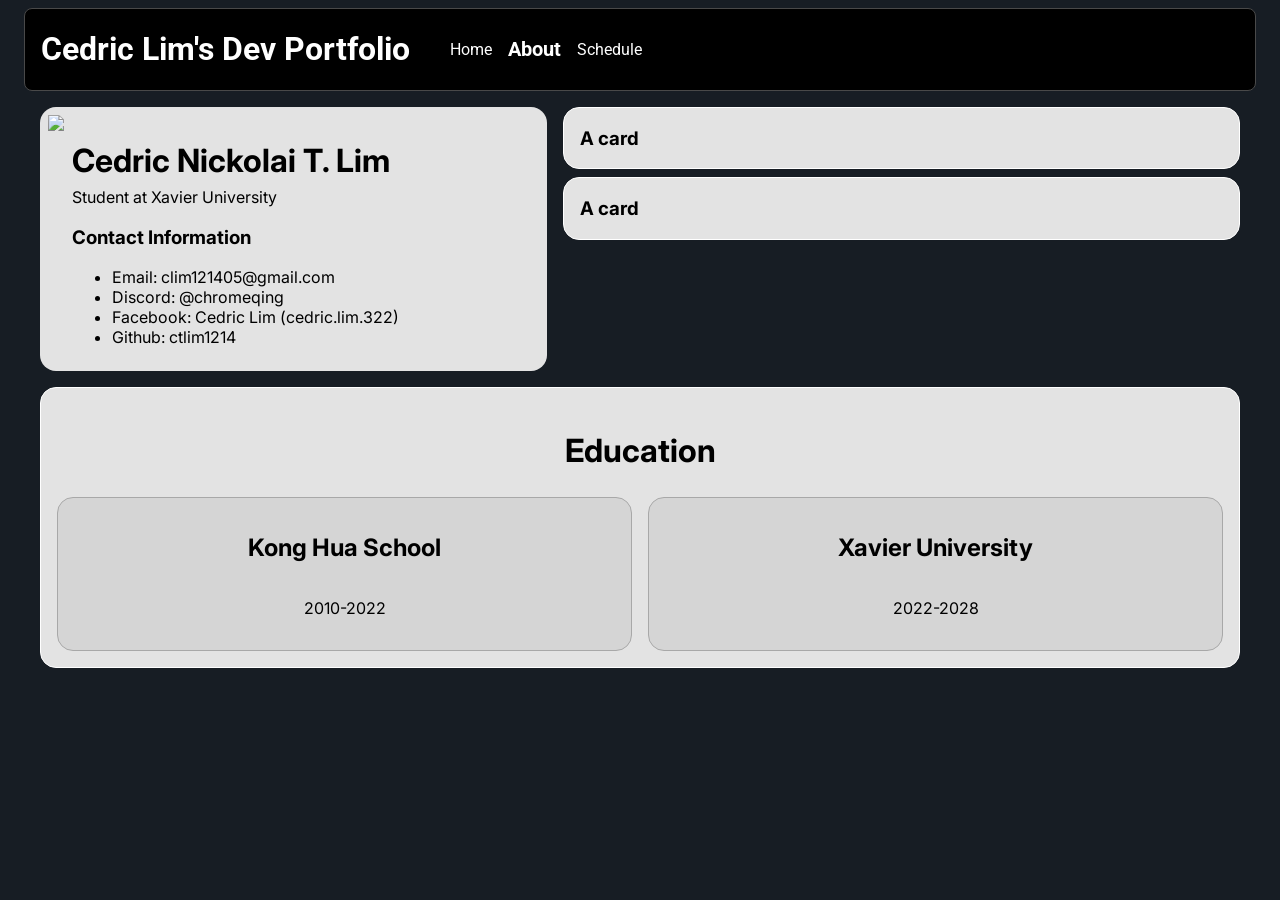
==== pages/about.html @ f328fbb7 "ADD: About Page (inaccessible)" ====
<!DOCTYPE html>
<html lang="en">
<head>
    <meta charset="UTF-8">
    <meta name="viewport"  content="width=device-width, initial-scale=1">
    <title>Cedric's Dev Portfolio</title>
    <link rel="stylesheet" href="../css/stylesheet.css">
    <link rel="preconnect" href="https://fonts.googleapis.com">
    <link rel="preconnect" href="https://fonts.gstatic.com" crossorigin>
    <link href="https://fonts.googleapis.com/css2?family=Inter:ital,opsz,wght@0,14..32,100..900;1,14..32,100..900&family=Oswald:wght@200..700&family=Roboto:ital,wght@0,100..900;1,100..900&display=swap" rel="stylesheet">
</head>
<body>
    <div class="app">
        <div class="headings">
            <h1>Cedric Lim's Dev Portfolio</h1>
            <ul class="nav">
                <li><a href="../index.html" class="nav-link">Home</a></li>
                <li><a href="#" class="nav-link active">About</a></li>
                <li><a href="#" class="nav-link">Schedule</a></li>
            </ul>
        </div>
        <main class="content">
            <section class="about-me">
                <div class="photo-container">
                    <img
                        src="https://osu.ppy.sh/images/layout/avatar-guest@2x.png"
                    />
                    <div class="about-me-text">
                        <h1>Cedric Nickolai T. Lim</h1>
                        <p>Student at Xavier University</p>

                        <h3>Contact Information</h3>
                        <ul>
                            <li>Email: clim121405@gmail.com</li>
                            <li>Discord: @chromeqing</li>
                            <li>Facebook: Cedric Lim (cedric.lim.322)</li>
                            <li>Github: ctlim1214</li>
                        </ul>
                    </div>
                </div>

                <div class="about-wrapper">
                    <div class="self-card">
                        <h3>A card</h3>
                    </div><div class="self-card">
                        <h3>A card</h3>
                    </div>
                </div>
            </section>

            <section class="projects">
                <h1>Education</h1>
                <div class="education-wrapper">
                    <div class="project-card">
                        <h2>Kong Hua School</h2>
                        <p>2010-2022</p>
                    </div>
                    <div class="project-card">
                        <h2>Xavier University</h2>
                        <p>2022-2028</p>
                    </div>
                </div>
            </section>
        </main>
    </div>
</body>
</html>
---- css/stylesheet.css ----
* {
    box-sizing: border-box;
}

body {
    display: flex;
    flex-direction: column;
    background-color: #171d24;
    color: white;
    font-family: 'Roboto';
    align-items: center;
    overflow-x: hidden;
}

h1 {
    font-size: clamp(1.2rem, 4vw, 2rem);
}

.app {
    display: flex;
    flex-direction: column;
    max-width: 1700px;
    width: 100%;
    padding: 0 1rem;
}

.nav {
    display: flex;
    flex-direction: row;
    list-style: none;
    gap: 1rem;
    align-items: center;
}

.nav-link {
    text-decoration: none;
    color: white;
}

.nav-link.active {
    color: white;
    font-size: 20px;
    font-weight: bold;
}

.headings {
    display: flex;
    flex-direction: row;
    background-color: black;
    border: 1px solid #494949;
    border-radius: 8px;
    padding-left: 1rem;
    width: 100%;
    ;
}

.content {
    display: flex;
    flex-direction: column;
    font-family: 'Inter', sans-serif;
    padding: 1rem;
    flex: 1;
    gap: 1rem;
}

.profile-wrapper {
    display: grid;
    grid-template-columns: 2fr 1fr;
    gap: 1rem;
}

.content-wrapper {
    display: grid;
    grid-template-columns: 1fr 2fr 1fr;
    gap: 1rem;
}

.profile {
    display: flex;
    flex-direction: column;
    background-color: #e3e3e3;
    border: 1px solid white;
    border-radius: 1rem;
    padding: 1rem;
    color: black;
}

.profile.centered {
    align-items: center;
    text-align: center;
}

.profile p {
    margin-top: 0;
}

.projects {
    display: flex;
    flex-direction: column;
    background-color: #e3e3e3;
    color: black;
    border: 1px solid white;
    border-radius: 1rem;
    padding: 1rem;
    flex: 1;
    text-align: center;
}

.project-wrapper {
    display: grid;
    grid-template-columns: 1fr 1fr 1fr;
    gap: 1rem;
}

.education-wrapper {
    display: grid;
    grid-template-columns: 1fr 1fr;
    gap: 1rem;
}

.about-me {
    display: grid;
    grid-template-columns: 1.5fr 2fr;
    gap: 1rem;
}

.photo-container {
    display: flex;
    flex-direction: row;
    padding: 0.5rem;
    background-color: #e3e3e3;
    border-radius: 1rem;
    gap: 0.5rem;
    color: black;
}

.about-me-text {
    gap: 1rem;
}

.about-me-text p {
    margin-top: -20px;
}

.about-wrapper {
    display: flex;
    flex-direction: column;
    gap: 0.5rem;
}

.self-card {
    display: flex;
    flex-direction: column;
    font-family: 'Inter', sans-serif;
    background-color: #e3e3e3;
    border: 1px solid white;
    color: black;
    border-radius: 1rem;
    padding-left: 1rem;
    justify-content: center;
}

.button-rounded {
    padding: 0.5rem;
    background: white;
    border: 1px solid black;
    border-radius: 1rem;
    text-decoration: none;
    color: black;
    transition: 0.3s ease background-color, 0.3s ease color;
}

.button-rounded:hover {
    background-color: black;
    color: white;
    transition: 0.3s ease background-color, 0.3s ease color;
}

.skill-issue {
    width: 100%;
    height: auto;
}

.project-card {
    display: flex;
    flex-direction: column;
    padding: 1rem;
    background-color: #d5d5d5;
    border-radius: 1rem;
    border: 1px solid #a8a8a8;
}

.page-footer {
    display: flex;
    flex-direction: column;
    padding: 1rem;
    background-color: #dadada;
    border-radius: 1rem;
    color: black;
}

.project-img {
    width: 100%;
    height: auto;
    object-fit: cover;
}

@media (max-width: 900px){

    .content-wrapper {
        grid-template-columns: 1fr;
    }

    .project-wrapper {
        grid-template-columns: 1fr 1fr;
    }

}

@media (max-width: 768px){
    .headings {
        flex-direction: column;
        align-items: flex-start;
        gap: 0.5rem;
    }

    .nav {
        flex-wrap: wrap;
        padding-left: 0;
    }

    .project-wrapper {
        grid-template-columns: 1fr;
    }

    .profile-wrapper {
        grid-template-columns: 1fr;
    }

    .content-wrapper {
        grid-template-columns: 1fr;
    }
}
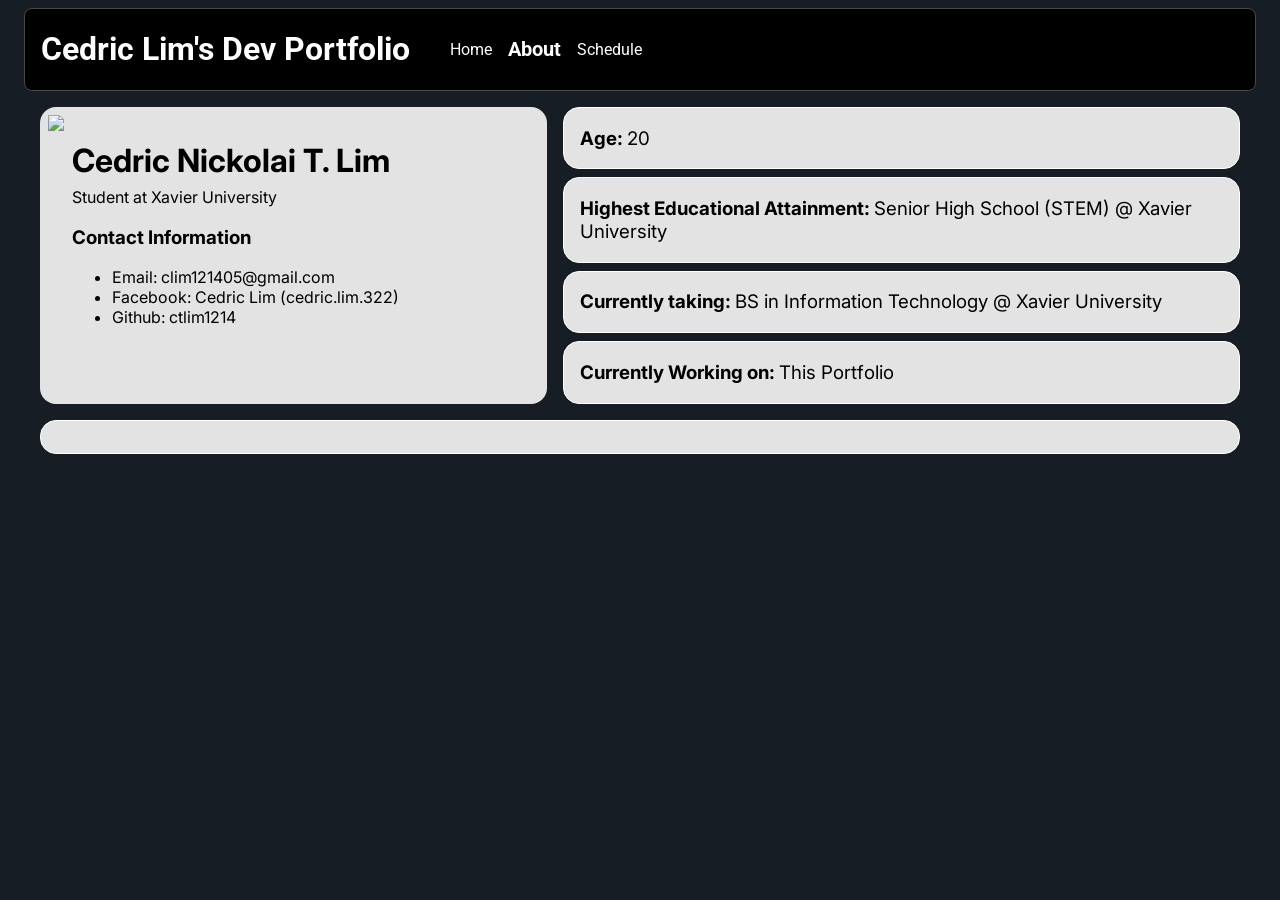
==== commit 8169ff68: "REMOVE: all references to FIL 75" ====
--- a/pages/about.html
+++ b/pages/about.html
@@ -16,7 +16,7 @@
             <ul class="nav">
                 <li><a href="../index.html" class="nav-link">Home</a></li>
                 <li><a href="#" class="nav-link active">About</a></li>
-                <li><a href="#" class="nav-link">Schedule</a></li>
+                <li><a href="schedule.html" class="nav-link">Schedule</a></li>
             </ul>
         </div>
         <main class="content">
@@ -32,7 +32,6 @@
                         <h3>Contact Information</h3>
                         <ul>
                             <li>Email: clim121405@gmail.com</li>
-                            <li>Discord: @chromeqing</li>
                             <li>Facebook: Cedric Lim (cedric.lim.322)</li>
                             <li>Github: ctlim1214</li>
                         </ul>
@@ -41,26 +40,23 @@
 
                 <div class="about-wrapper">
                     <div class="self-card">
-                        <h3>A card</h3>
-                    </div><div class="self-card">
-                        <h3>A card</h3>
+                        <h3 class="bold">Age: <span>20</span></h3>
+                    </div>
+                    <div class="self-card">
+                        <h3 class="bold">Highest Educational Attainment: <span>Senior High School (STEM) @ Xavier University</span></h3>
+                    </div>
+                    <div class="self-card">
+                        <h3 class="bold">Currently taking: <span>BS in Information Technology @ Xavier University</span></h3>
+                    </div>
+                    <div class="self-card">
+                        <h3 class="bold">Currently Working on: <span>This Portfolio</span></h3>
                     </div>
                 </div>
             </section>
+            <section class="projects">
 
-            <section class="projects">
-                <h1>Education</h1>
-                <div class="education-wrapper">
-                    <div class="project-card">
-                        <h2>Kong Hua School</h2>
-                        <p>2010-2022</p>
-                    </div>
-                    <div class="project-card">
-                        <h2>Xavier University</h2>
-                        <p>2022-2028</p>
-                    </div>
-                </div>
             </section>
+
         </main>
     </div>
 </body>
--- a/css/stylesheet.css
+++ b/css/stylesheet.css
@@ -63,6 +63,10 @@
     gap: 1rem;
 }
 
+.content.centered {
+    align-items: center;
+}
+
 .profile-wrapper {
     display: grid;
     grid-template-columns: 2fr 1fr;
@@ -134,6 +138,14 @@
     color: black;
 }
 
+.self-card h3 {
+    font-weight: bold;
+}
+
+.self-card h3 span {
+    font-weight: normal;
+}
+
 .about-me-text {
     gap: 1rem;
 }
@@ -158,6 +170,31 @@
     border-radius: 1rem;
     padding-left: 1rem;
     justify-content: center;
+}
+
+.schedule {
+    border: white 1px solid;
+    text-align: center;
+    border-collapse: collapse;
+}
+
+.schedule td {
+    padding: 0.6rem;
+}
+
+.major {
+    background-color: aliceblue;
+    color: black;
+}
+
+.minor {
+    background-color: springgreen;
+    color: black;
+}
+
+.online {
+    background-color: yellow;
+    color: black;
 }
 
 .button-rounded {
@@ -174,6 +211,33 @@
     background-color: black;
     color: white;
     transition: 0.3s ease background-color, 0.3s ease color;
+}
+
+.chips {
+    display: flex;
+    flex-direction: row;
+    justify-content: center;
+    gap: 1rem;
+}
+
+.chip {
+    border: 2px solid #c900ff;
+    border-radius: 20px;
+    padding: 0.5rem;
+    color: black;
+}
+
+.chip p {
+    margin: 0;
+}
+
+.big-chip {
+    background-color: #dadada;
+    color: black;
+    padding: 0.5rem 4rem;
+    text-align: center;
+    max-width: 1200px;
+    border-radius: 0.2rem;
 }
 
 .skill-issue {
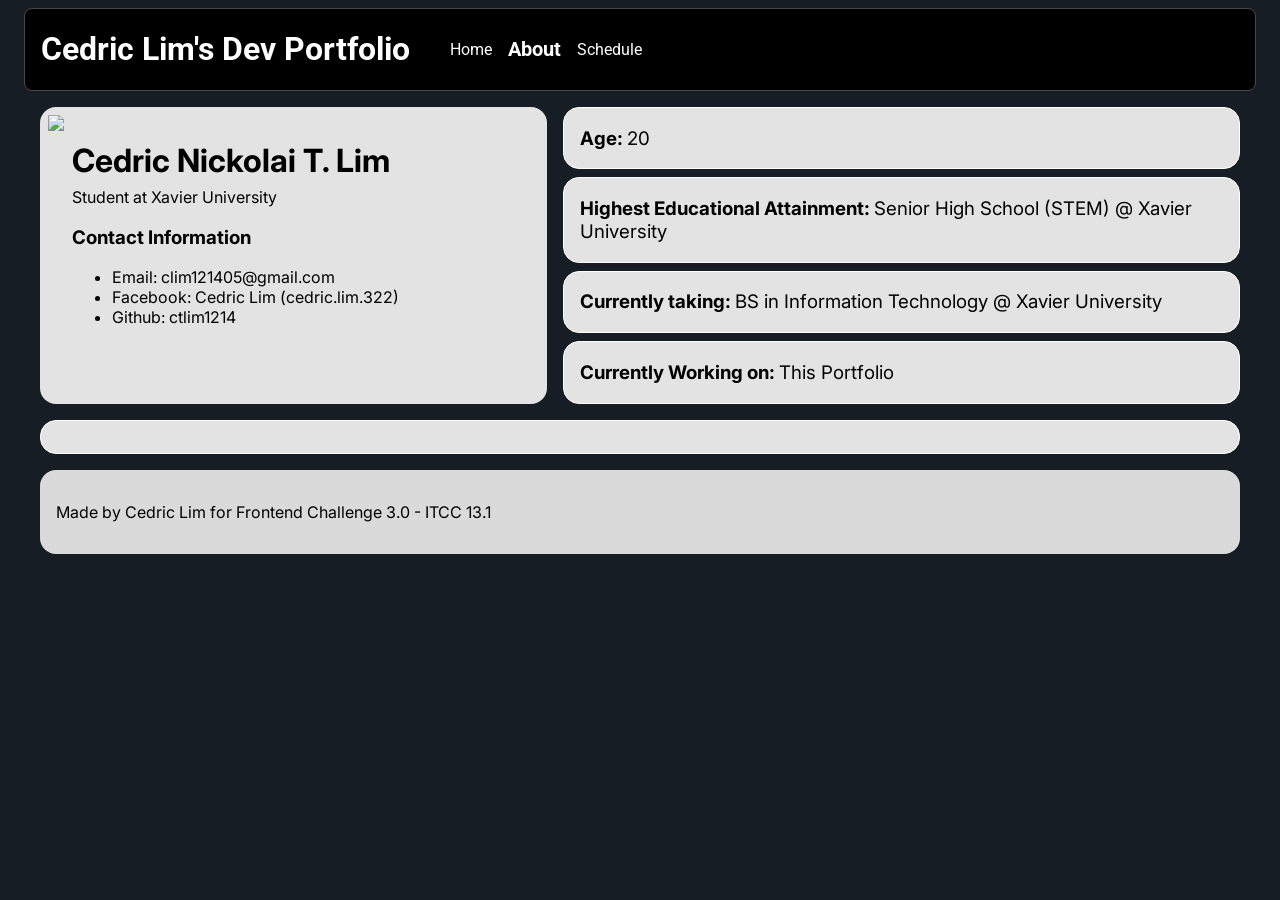
==== commit c0ef3713: "FEAT: About me and Schedule now accessible" ====
--- a/pages/about.html
+++ b/pages/about.html
@@ -56,8 +56,11 @@
             <section class="projects">
 
             </section>
-
+            <footer class="page-footer">
+                <p>Made by Cedric Lim for Frontend Challenge 3.0 - ITCC 13.1</p>
+            </footer>
         </main>
     </div>
+
 </body>
 </html>
--- a/css/stylesheet.css
+++ b/css/stylesheet.css
@@ -209,6 +209,7 @@
 
 .button-rounded:hover {
     background-color: black;
+    cursor: pointer;
     color: white;
     transition: 0.3s ease background-color, 0.3s ease color;
 }
@@ -227,6 +228,16 @@
     color: black;
 }
 
+.chip-container {
+    display: grid;
+    grid-template-columns: 1fr 1fr 1fr;
+    gap: 1rem;
+}
+
+.hidden {
+    display: none;
+}
+
 .chip p {
     margin: 0;
 }
@@ -237,7 +248,7 @@
     padding: 0.5rem 4rem;
     text-align: center;
     max-width: 1200px;
-    border-radius: 0.2rem;
+    border-radius: 1rem;
 }
 
 .skill-issue {
@@ -277,6 +288,10 @@
 
     .project-wrapper {
         grid-template-columns: 1fr 1fr;
+    }
+
+    .chip-container {
+        grid-template-columns: 1fr;
     }
 
 }
@@ -304,4 +319,12 @@
     .content-wrapper {
         grid-template-columns: 1fr;
     }
-}
+
+    .chip-container {
+        grid-template-columns: 1fr;
+    }
+
+    .monday, .tuesday, .wednesday, .thursday, .friday, .saturday, td, th {
+        display: none;
+    }
+}
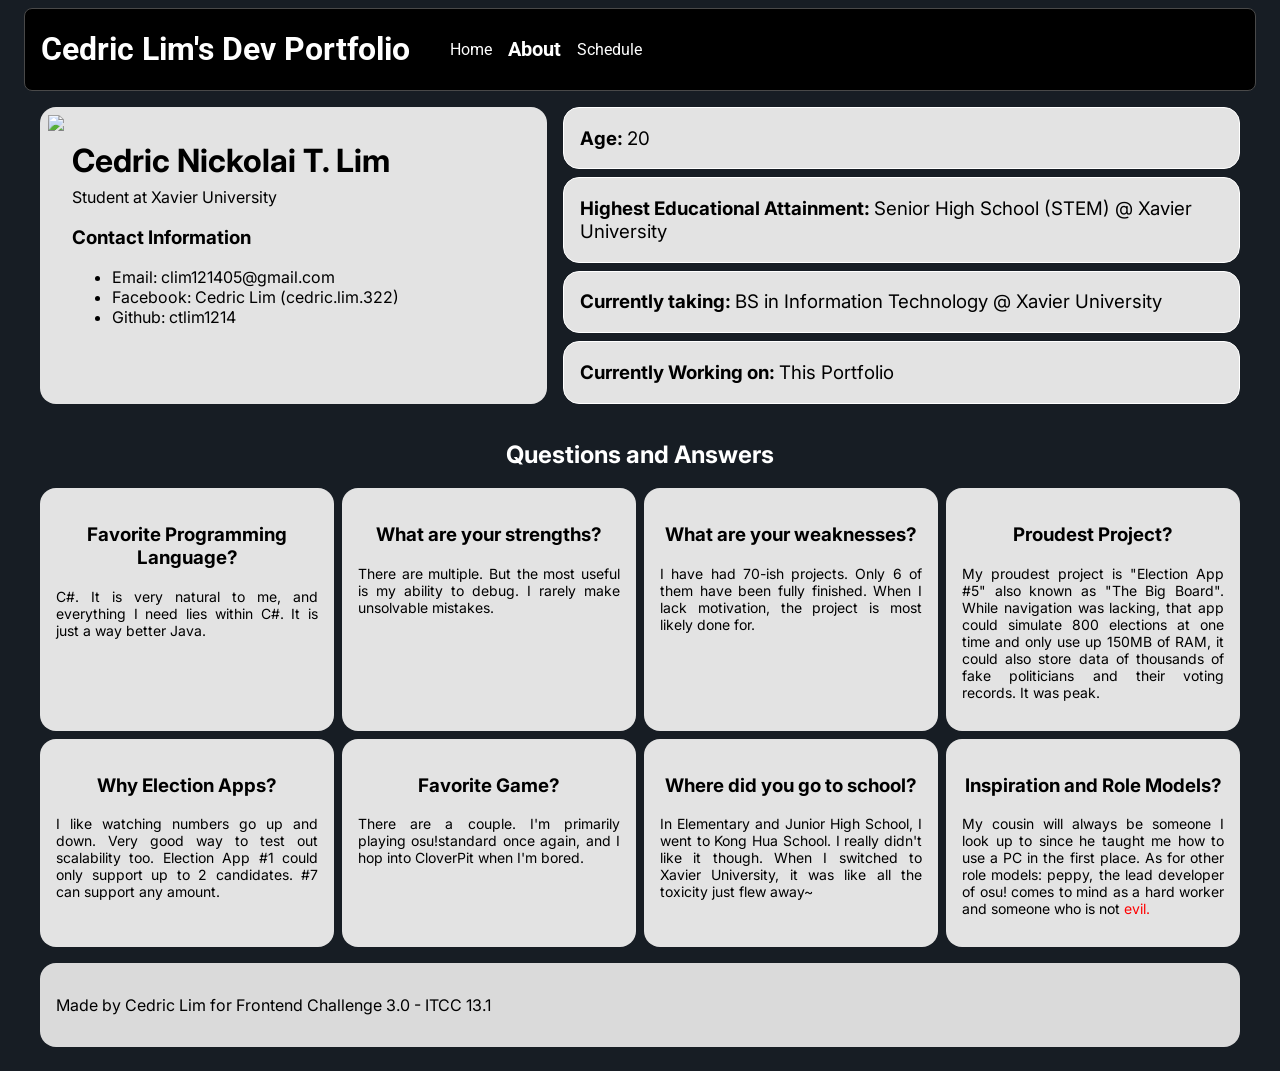
==== commit d719e33d: "FEAT: QNA Section to About Page." ====
--- a/pages/about.html
+++ b/pages/about.html
@@ -53,8 +53,42 @@
                     </div>
                 </div>
             </section>
-            <section class="projects">
-
+            <section class="qna-container">
+                <h2>Questions and Answers</h2>
+                <section class="qna-grid">
+                    <article class="qna">
+                        <h3>Favorite Programming Language?</h3>
+                        <p>C#. It is very natural to me, and everything I need lies within C#. It is just a way better Java.</p>
+                    </article>
+                    <article class="qna">
+                        <h3>What are your strengths?</h3>
+                        <p>There are multiple. But the most useful is my ability to debug. I rarely make unsolvable mistakes.</p>
+                    </article>
+                    <article class="qna">
+                        <h3>What are your weaknesses?</h3>
+                        <p>I have had 70-ish projects. Only 6 of them have been fully finished. When I lack motivation, the project is most likely done for.</p>
+                    </article>
+                    <article class="qna">
+                        <h3>Proudest Project?</h3>
+                        <p>My proudest project is "Election App #5" also known as "The Big Board". While navigation was lacking, that app could simulate 800 elections at one time and only use up 150MB of RAM, it could also store data of thousands of fake politicians and their voting records. It was peak.</p>
+                    </article>
+                    <article class="qna">
+                        <h3>Why Election Apps?</h3>
+                        <p>I like watching numbers go up and down. Very good way to test out scalability too. Election App #1 could only support up to 2 candidates. #7 can support any amount.</p>
+                    </article>
+                    <article class="qna">
+                        <h3>Favorite Game?</h3>
+                        <p>There are a couple. I'm primarily playing osu!standard once again, and I hop into CloverPit when I'm bored.</p>
+                    </article>
+                    <article class="qna">
+                        <h3>Where did you go to school?</h3>
+                        <p>In Elementary and Junior High School, I went to Kong Hua School. I really didn't like it though. When I switched to Xavier University, it was like all the toxicity just flew away~</p>
+                    </article>
+                    <article class="qna">
+                        <h3>Inspiration and Role Models?</h3>
+                        <p>My cousin will always be someone I look up to since he taught me how to use a PC in the first place. As for other role models: peppy, the lead developer of osu! comes to mind as a hard worker and someone who is not <span style="color: red">evil.</span></p>
+                    </article>
+                </section>
             </section>
             <footer class="page-footer">
                 <p>Made by Cedric Lim for Frontend Challenge 3.0 - ITCC 13.1</p>
--- a/css/stylesheet.css
+++ b/css/stylesheet.css
@@ -245,7 +245,7 @@
 .big-chip {
     background-color: #dadada;
     color: black;
-    padding: 0.5rem 4rem;
+    padding: 1rem 4rem;
     text-align: center;
     max-width: 1200px;
     border-radius: 1rem;
@@ -280,6 +280,30 @@
     object-fit: cover;
 }
 
+.qna-container {
+    display: flex;
+    flex-direction: column;
+    text-align: center;
+}
+
+.qna-grid {
+    display: grid;
+    grid-template-columns: 1fr 1fr 1fr 1fr;
+    gap: 0.5rem;
+}
+
+.qna {
+    background-color: #e3e3e3;
+    color: black;
+    border-radius: 1rem;
+    padding: 1rem;
+}
+
+.qna p {
+    font-size: 14px;
+    text-align: justify;
+}
+
 @media (max-width: 900px){
 
     .content-wrapper {
@@ -294,6 +318,18 @@
         grid-template-columns: 1fr;
     }
 
+    .about-me {
+        grid-template-columns: 1fr;
+    }
+
+    .about-wrapper {
+        display: grid;
+        grid-template-columns: 1fr 1fr;
+    }
+
+    .qna-grid {
+        grid-template-columns: 1fr 1fr;
+    }
 }
 
 @media (max-width: 768px){
@@ -327,4 +363,22 @@
     .monday, .tuesday, .wednesday, .thursday, .friday, .saturday, td, th {
         display: none;
     }
-}
+
+    .about-me {
+        grid-template-columns: 1fr;
+    }
+
+    .photo-container {
+        display: flex;
+        flex-direction: column;
+    }
+
+    .about-wrapper {
+        display: grid;
+        grid-template-columns: 1fr;
+    }
+
+    .qna-grid {
+        grid-template-columns: 1fr;
+    }
+}
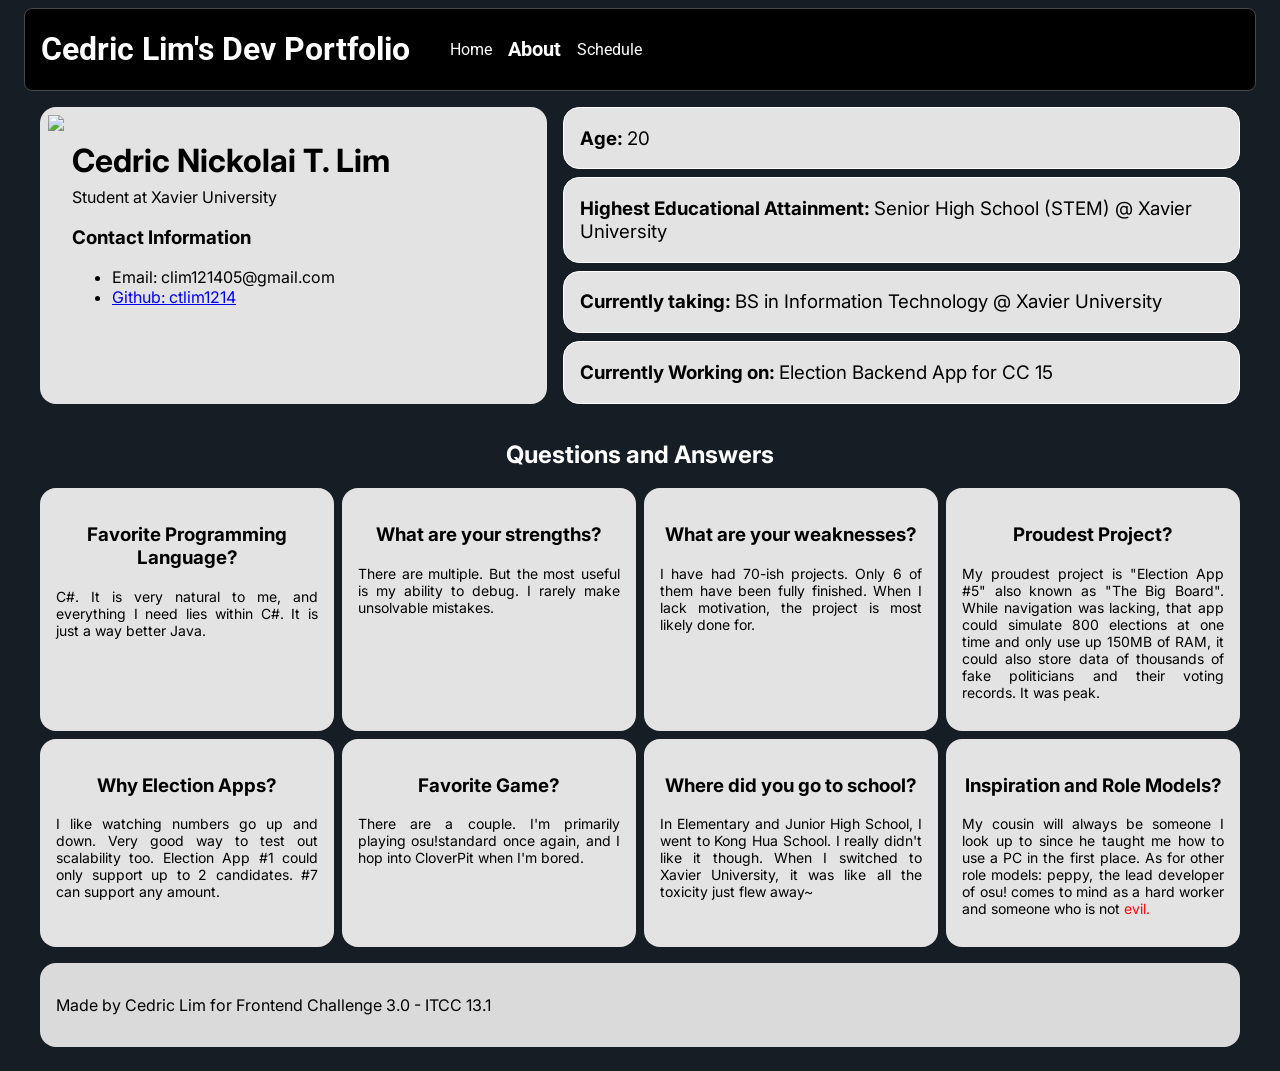
==== commit 39ebf1bc: "UPDATE: CSS is now more readable." ====
--- a/pages/about.html
+++ b/pages/about.html
@@ -32,8 +32,7 @@
                         <h3>Contact Information</h3>
                         <ul>
                             <li>Email: clim121405@gmail.com</li>
-                            <li>Facebook: Cedric Lim (cedric.lim.322)</li>
-                            <li>Github: ctlim1214</li>
+                            <li><a href="https://github.com/lim-ctlim1214/ctLim1214">Github: ctlim1214</a></li>
                         </ul>
                     </div>
                 </div>
@@ -49,7 +48,7 @@
                         <h3 class="bold">Currently taking: <span>BS in Information Technology @ Xavier University</span></h3>
                     </div>
                     <div class="self-card">
-                        <h3 class="bold">Currently Working on: <span>This Portfolio</span></h3>
+                        <h3 class="bold">Currently Working on: <span>Election Backend App for CC 15</span></h3>
                     </div>
                 </div>
             </section>
--- a/css/stylesheet.css
+++ b/css/stylesheet.css
@@ -1,16 +1,18 @@
-* {
+*, *::before, *::after {
     box-sizing: border-box;
 }
 
 body {
     display: flex;
     flex-direction: column;
+    align-items: center;
+    overflow-x: hidden;
     background-color: #171d24;
     color: white;
-    font-family: 'Roboto';
-    align-items: center;
-    overflow-x: hidden;
-}
+    font-family: 'Roboto', sans-serif;
+}
+
+
 
 h1 {
     font-size: clamp(1.2rem, 4vw, 2rem);
@@ -24,21 +26,86 @@
     padding: 0 1rem;
 }
 
+.content {
+    display: flex;
+    flex-direction: column;
+    flex: 1;
+    gap: 1rem;
+    padding: 1rem;
+    font-family: 'Inter', sans-serif;
+}
+
+.content.centered {
+    align-items: center;
+}
+
+.profile-wrapper {
+    display: grid;
+    grid-template-columns: 2fr 1fr;
+    gap: 1rem;
+}
+
+.content-wrapper {
+    display: grid;
+    grid-template-columns: 1fr 2fr 1fr;
+    gap: 1rem;
+}
+
+.project-wrapper {
+    display: grid;
+    grid-template-columns: repeat(3, 1fr);
+    gap: 1rem;
+}
+
+.education-wrapper {
+    display: grid;
+    grid-template-columns: 1fr 1fr;
+    gap: 1rem;
+}
+
+.about-me {
+    display: grid;
+    grid-template-columns: 1.5fr 2fr;
+    gap: 1rem;
+}
+
+.about-wrapper {
+    display: flex;
+    flex-direction: column;
+    gap: 0.5rem;
+}
+
+.chip-container {
+    display: grid;
+    grid-template-columns: repeat(3, 1fr);
+    gap: 1rem;
+}
+
+.qna-grid {
+    display: grid;
+    grid-template-columns: repeat(4, 1fr);
+    gap: 0.5rem;
+}
+
 .nav {
     display: flex;
     flex-direction: row;
+    align-items: center;
+    gap: 1rem;
     list-style: none;
-    gap: 1rem;
-    align-items: center;
 }
 
 .nav-link {
+    color: white;
     text-decoration: none;
+}
+
+.heading-button {
     color: white;
+    align-self: center;
 }
 
 .nav-link.active {
-    color: white;
     font-size: 20px;
     font-weight: bold;
 }
@@ -46,46 +113,20 @@
 .headings {
     display: flex;
     flex-direction: row;
-    background-color: black;
+    width: 100%;
+    padding-left: 1rem;
     border: 1px solid #494949;
     border-radius: 8px;
-    padding-left: 1rem;
-    width: 100%;
-    ;
-}
-
-.content {
-    display: flex;
-    flex-direction: column;
-    font-family: 'Inter', sans-serif;
-    padding: 1rem;
-    flex: 1;
-    gap: 1rem;
-}
-
-.content.centered {
-    align-items: center;
-}
-
-.profile-wrapper {
-    display: grid;
-    grid-template-columns: 2fr 1fr;
-    gap: 1rem;
-}
-
-.content-wrapper {
-    display: grid;
-    grid-template-columns: 1fr 2fr 1fr;
-    gap: 1rem;
+    background-color: black;
 }
 
 .profile {
     display: flex;
     flex-direction: column;
-    background-color: #e3e3e3;
+    padding: 1rem;
     border: 1px solid white;
     border-radius: 1rem;
-    padding: 1rem;
+    background-color: #e3e3e3;
     color: black;
 }
 
@@ -101,49 +142,83 @@
 .projects {
     display: flex;
     flex-direction: column;
-    background-color: #e3e3e3;
-    color: black;
+    flex: 1;
+    padding: 1rem;
     border: 1px solid white;
     border-radius: 1rem;
-    padding: 1rem;
-    flex: 1;
-    text-align: center;
-}
-
-.project-wrapper {
-    display: grid;
-    grid-template-columns: 1fr 1fr 1fr;
-    gap: 1rem;
-}
-
-.education-wrapper {
-    display: grid;
-    grid-template-columns: 1fr 1fr;
-    gap: 1rem;
-}
-
-.about-me {
-    display: grid;
-    grid-template-columns: 1.5fr 2fr;
-    gap: 1rem;
+    background-color: #e3e3e3;
+    color: black;
+    text-align: center;
+}
+
+.project-card {
+    display: flex;
+    flex-direction: column;
+    padding: 1rem;
+    border: 1px solid #a8a8a8;
+    border-radius: 1rem;
+    background-color: #d5d5d5;
 }
 
 .photo-container {
     display: flex;
     flex-direction: row;
+    gap: 0.5rem;
     padding: 0.5rem;
-    background-color: #e3e3e3;
-    border-radius: 1rem;
-    gap: 0.5rem;
-    color: black;
-}
-
-.self-card h3 {
-    font-weight: bold;
-}
-
-.self-card h3 span {
-    font-weight: normal;
+    border-radius: 1rem;
+    background-color: #e3e3e3;
+    color: black;
+}
+
+.self-card {
+    display: flex;
+    flex-direction: column;
+    justify-content: center;
+    padding-left: 1rem;
+    border: 1px solid white;
+    border-radius: 1rem;
+    background-color: #e3e3e3;
+    color: black;
+    font-family: 'Inter', sans-serif;
+}
+
+.self-card h3 { font-weight: bold; }
+.self-card h3 span { font-weight: normal; }
+
+.qna-container {
+    display: flex;
+    flex-direction: column;
+    text-align: center;
+}
+
+.qna {
+    padding: 1rem;
+    border-radius: 1rem;
+    background-color: #e3e3e3;
+    color: black;
+}
+
+.qna p {
+    font-size: 14px;
+    text-align: justify;
+}
+
+.page-footer {
+    display: flex;
+    flex-direction: column;
+    padding: 1rem;
+    border-radius: 1rem;
+    background-color: #dadada;
+    color: black;
+}
+
+.big-chip {
+    max-width: 1200px;
+    padding: 1rem 4rem;
+    border-radius: 1rem;
+    background-color: #dadada;
+    color: black;
+    text-align: center;
 }
 
 .about-me-text {
@@ -154,124 +229,60 @@
     margin-top: -20px;
 }
 
-.about-wrapper {
-    display: flex;
-    flex-direction: column;
-    gap: 0.5rem;
-}
-
-.self-card {
-    display: flex;
-    flex-direction: column;
-    font-family: 'Inter', sans-serif;
-    background-color: #e3e3e3;
+
+.chips {
+    display: flex;
+    flex-direction: row;
+    justify-content: center;
+    gap: 1rem;
+}
+
+.chip {
+    padding: 0.5rem;
+    border: 2px solid #c900ff;
+    border-radius: 20px;
+    color: black;
+}
+
+.chip p {
+    margin: 0;
+}
+
+.button-rounded {
+    padding: 0.5rem;
+    border: 1px solid black;
+    border-radius: 1rem;
+    background: white;
+    color: black;
+    text-decoration: none;
+    transition: background-color 0.3s ease, color 0.3s ease;
+}
+
+.button-rounded:hover {
+    background-color: black;
+    color: white;
+    cursor: pointer;
+}
+
+
+.schedule {
     border: 1px solid white;
-    color: black;
-    border-radius: 1rem;
-    padding-left: 1rem;
-    justify-content: center;
-}
-
-.schedule {
-    border: white 1px solid;
-    text-align: center;
     border-collapse: collapse;
+    text-align: center;
 }
 
 .schedule td {
     padding: 0.6rem;
 }
 
-.major {
-    background-color: aliceblue;
-    color: black;
-}
-
-.minor {
-    background-color: springgreen;
-    color: black;
-}
-
-.online {
-    background-color: yellow;
-    color: black;
-}
-
-.button-rounded {
-    padding: 0.5rem;
-    background: white;
-    border: 1px solid black;
-    border-radius: 1rem;
-    text-decoration: none;
-    color: black;
-    transition: 0.3s ease background-color, 0.3s ease color;
-}
-
-.button-rounded:hover {
-    background-color: black;
-    cursor: pointer;
-    color: white;
-    transition: 0.3s ease background-color, 0.3s ease color;
-}
-
-.chips {
-    display: flex;
-    flex-direction: row;
-    justify-content: center;
-    gap: 1rem;
-}
-
-.chip {
-    border: 2px solid #c900ff;
-    border-radius: 20px;
-    padding: 0.5rem;
-    color: black;
-}
-
-.chip-container {
-    display: grid;
-    grid-template-columns: 1fr 1fr 1fr;
-    gap: 1rem;
-}
-
-.hidden {
-    display: none;
-}
-
-.chip p {
-    margin: 0;
-}
-
-.big-chip {
-    background-color: #dadada;
-    color: black;
-    padding: 1rem 4rem;
-    text-align: center;
-    max-width: 1200px;
-    border-radius: 1rem;
-}
+.major  { background-color: aliceblue;   color: black; }
+.minor  { background-color: springgreen; color: black; }
+.online { background-color: yellow;      color: black; }
+
 
 .skill-issue {
     width: 100%;
     height: auto;
-}
-
-.project-card {
-    display: flex;
-    flex-direction: column;
-    padding: 1rem;
-    background-color: #d5d5d5;
-    border-radius: 1rem;
-    border: 1px solid #a8a8a8;
-}
-
-.page-footer {
-    display: flex;
-    flex-direction: column;
-    padding: 1rem;
-    background-color: #dadada;
-    border-radius: 1rem;
-    color: black;
 }
 
 .project-img {
@@ -280,59 +291,23 @@
     object-fit: cover;
 }
 
-.qna-container {
-    display: flex;
-    flex-direction: column;
-    text-align: center;
-}
-
-.qna-grid {
-    display: grid;
-    grid-template-columns: 1fr 1fr 1fr 1fr;
-    gap: 0.5rem;
-}
-
-.qna {
-    background-color: #e3e3e3;
-    color: black;
-    border-radius: 1rem;
-    padding: 1rem;
-}
-
-.qna p {
-    font-size: 14px;
-    text-align: justify;
-}
-
-@media (max-width: 900px){
-
-    .content-wrapper {
-        grid-template-columns: 1fr;
-    }
-
-    .project-wrapper {
-        grid-template-columns: 1fr 1fr;
-    }
-
-    .chip-container {
-        grid-template-columns: 1fr;
-    }
-
-    .about-me {
-        grid-template-columns: 1fr;
-    }
-
-    .about-wrapper {
-        display: grid;
-        grid-template-columns: 1fr 1fr;
-    }
-
-    .qna-grid {
-        grid-template-columns: 1fr 1fr;
-    }
-}
-
-@media (max-width: 768px){
+.hidden {
+    display: none;
+}
+
+
+@media (max-width: 1024px) {
+    .content-wrapper  { grid-template-columns: 1fr; }
+    .project-wrapper  { grid-template-columns: 1fr 1fr; }
+    .chip-container   { grid-template-columns: 1fr; }
+    .about-me         { grid-template-columns: 1fr; }
+    .about-wrapper    { display: grid; grid-template-columns: 1fr 1fr; }
+    .qna-grid         { grid-template-columns: 1fr 1fr; }
+}
+
+
+
+@media (max-width: 768px) {
     .headings {
         flex-direction: column;
         align-items: flex-start;
@@ -344,41 +319,15 @@
         padding-left: 0;
     }
 
-    .project-wrapper {
-        grid-template-columns: 1fr;
-    }
-
-    .profile-wrapper {
-        grid-template-columns: 1fr;
-    }
-
-    .content-wrapper {
-        grid-template-columns: 1fr;
-    }
-
-    .chip-container {
-        grid-template-columns: 1fr;
-    }
-
-    .monday, .tuesday, .wednesday, .thursday, .friday, .saturday, td, th {
-        display: none;
-    }
-
-    .about-me {
-        grid-template-columns: 1fr;
-    }
-
-    .photo-container {
-        display: flex;
-        flex-direction: column;
-    }
-
-    .about-wrapper {
-        display: grid;
-        grid-template-columns: 1fr;
-    }
-
-    .qna-grid {
-        grid-template-columns: 1fr;
-    }
-}
+    .photo-container  { flex-direction: column; }
+    .profile-wrapper  { grid-template-columns: 1fr; }
+    .content-wrapper  { grid-template-columns: 1fr; }
+    .project-wrapper  { grid-template-columns: 1fr; }
+    .chip-container   { grid-template-columns: 1fr; }
+    .about-me         { grid-template-columns: 1fr; }
+    .about-wrapper    { display: grid; grid-template-columns: 1fr; }
+    .qna-grid         { grid-template-columns: 1fr; }
+
+    .monday, .tuesday, .wednesday, .thursday,
+    .friday, .saturday, td, th { display: none; }
+}
